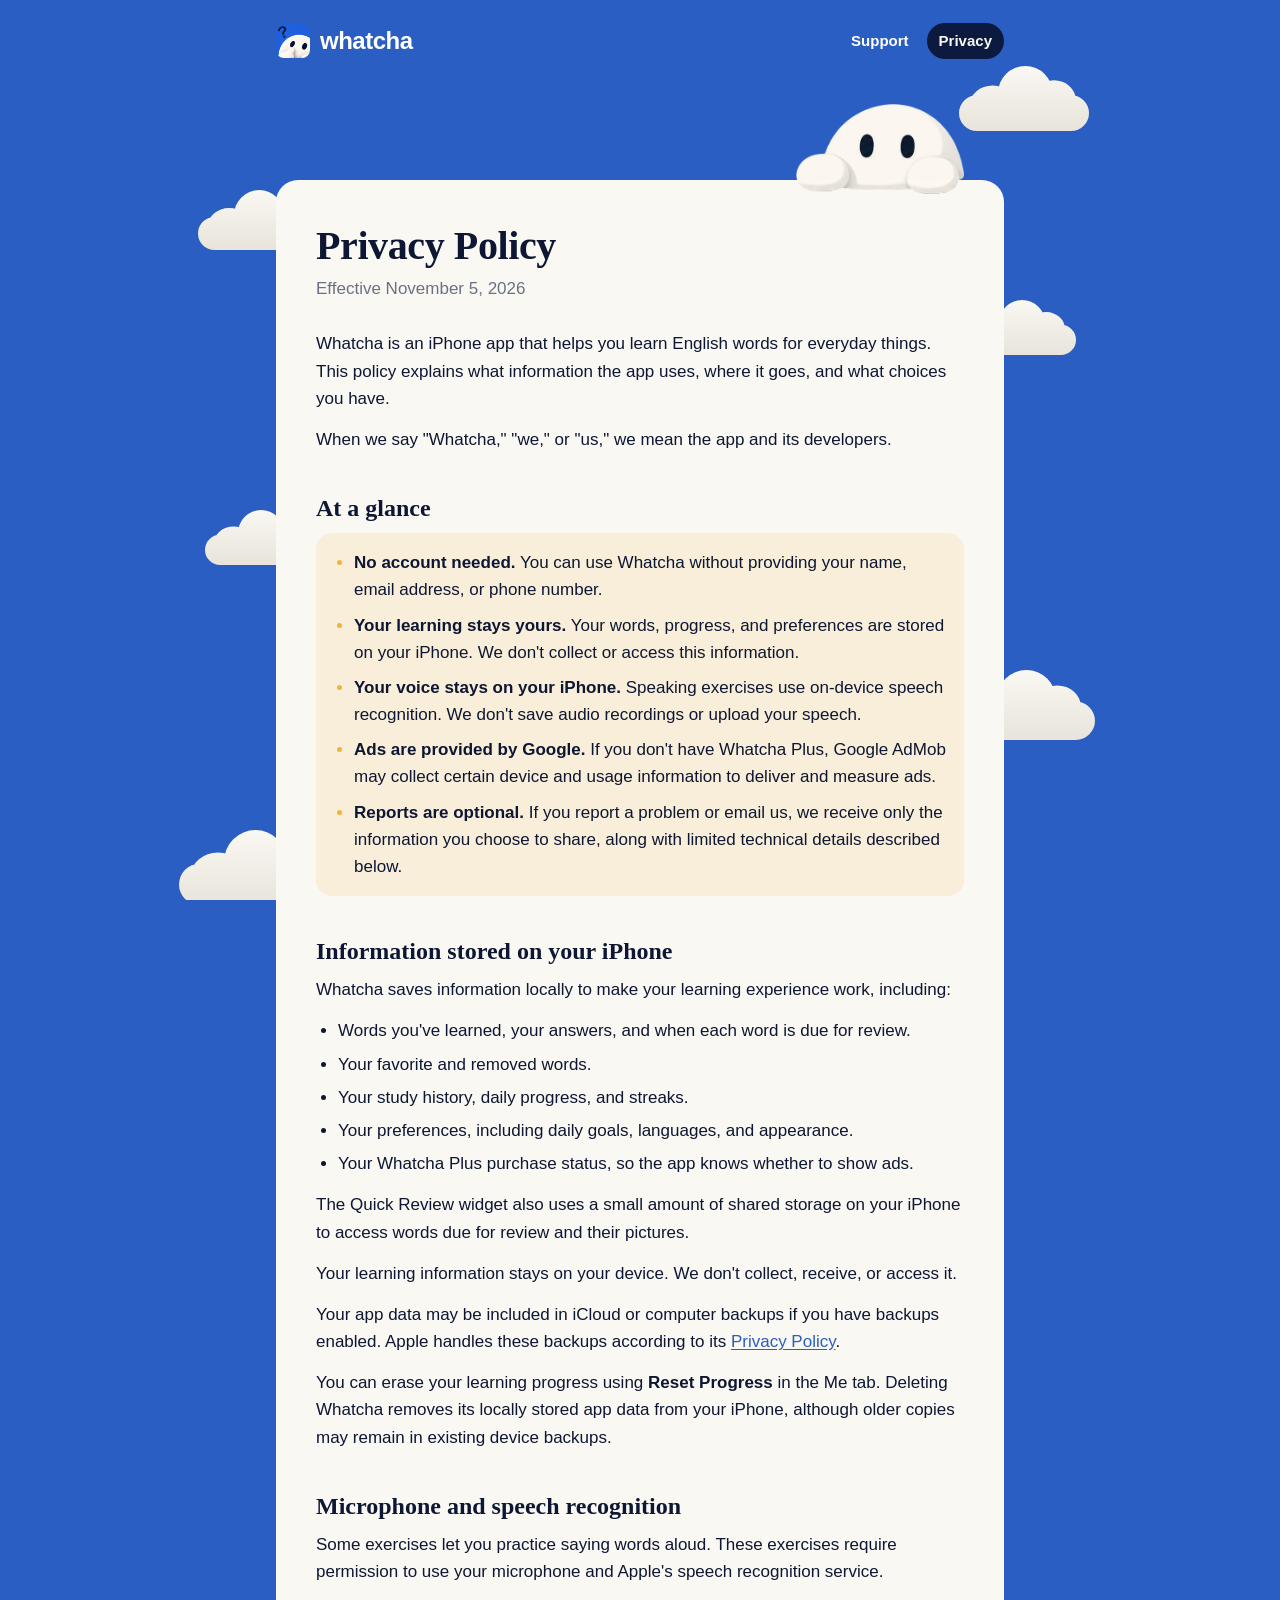
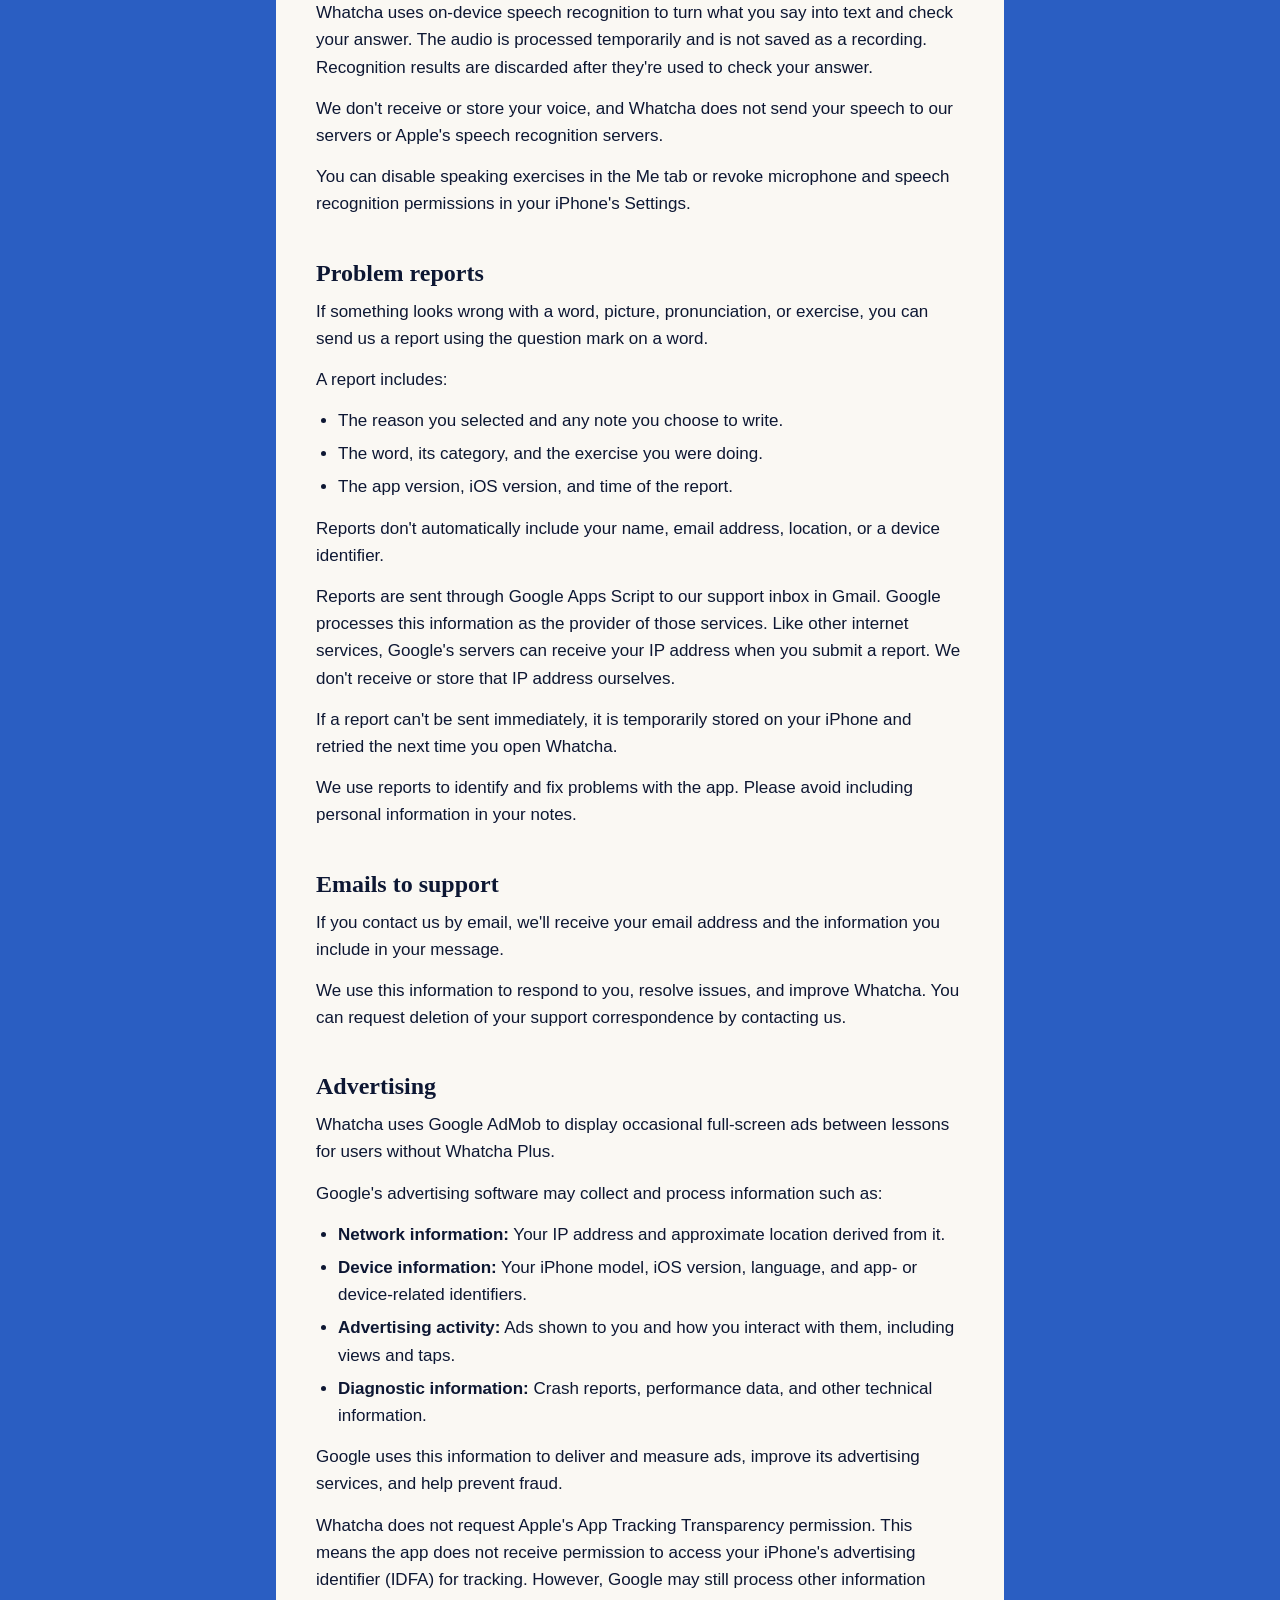
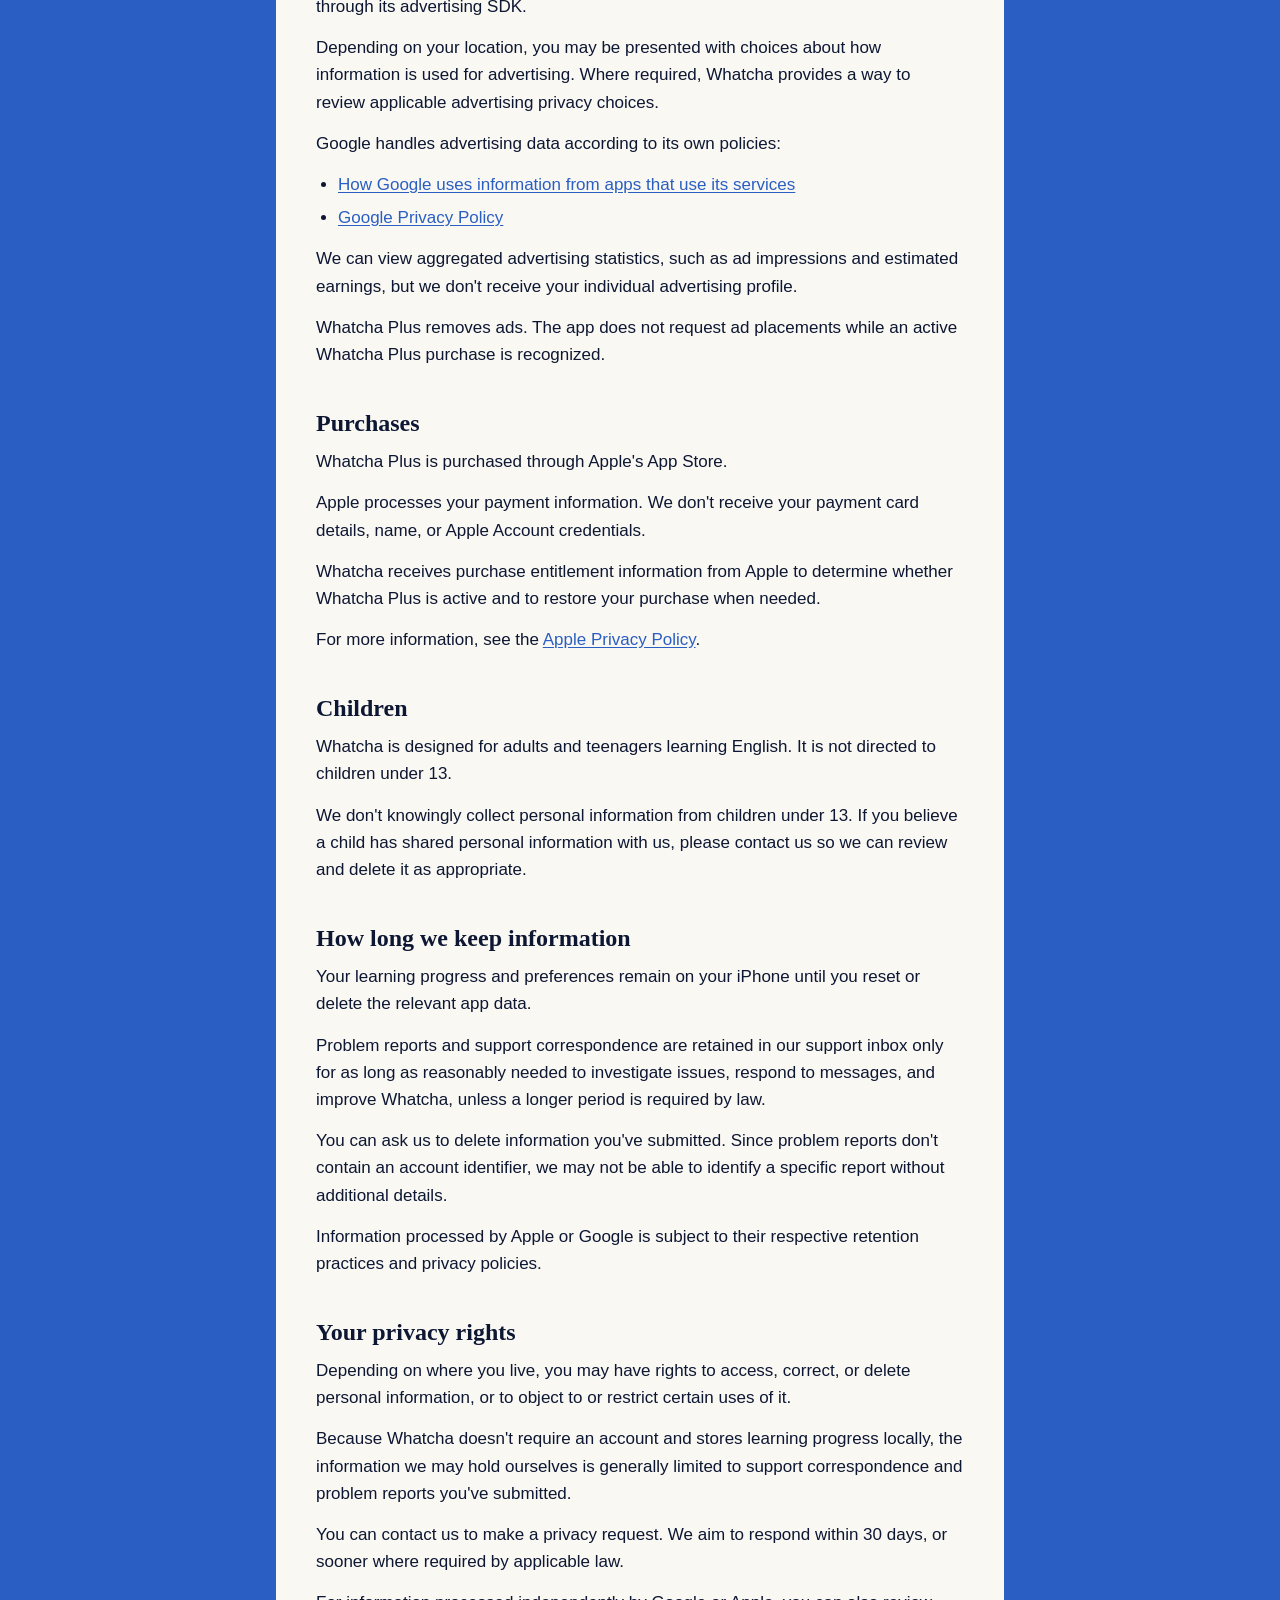
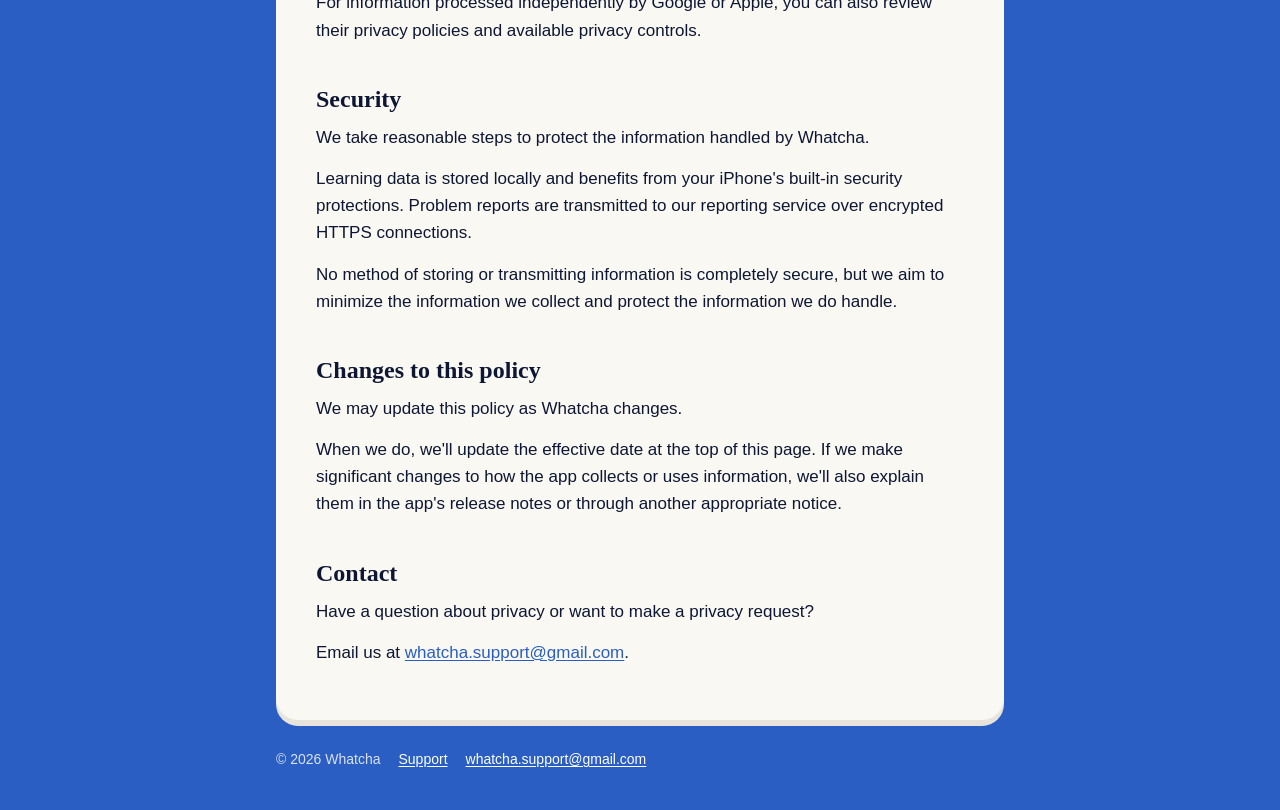
==== privacy/index.html @ bbc99442 "Support and privacy pages for Whatcha Co-Authored-By: Claude Opus 5.5 <noreply@anthropic.com>" ====
<!doctype html>
<html lang="en">
<head>
  <meta charset="utf-8">
  <meta name="viewport" content="width=device-width, initial-scale=1, viewport-fit=cover">
  <title>Whatcha Privacy Policy</title>
  <meta name="description" content="What information Whatcha uses, where it goes, and what choices you have.">
  <meta name="theme-color" content="#2A5EC2" media="(prefers-color-scheme: light)">
  <meta name="theme-color" content="#214A9C" media="(prefers-color-scheme: dark)">
  <link rel="icon" type="image/png" href="../img/icon.png">
  <link rel="apple-touch-icon" href="../img/apple-touch-icon.png">
  <script src="../sky.js" defer></script>
  <link rel="stylesheet" href="../style.css">
</head>
<body>

  <header class="top">
    <a class="brand" href="../"><img src="../img/icon.png" alt="">whatcha</a>
    <nav class="nav" aria-label="Pages">
      <a href="../support/">Support</a>
      <a href="./" aria-current="page">Privacy</a>
    </nav>
  </header>

  <main>
    <article class="card">
      <img class="peek" src="../img/mascot-peek.png" alt="" width="388" height="206">
      <h1>Privacy Policy</h1>
      <p class="lede">Effective November 5, 2026</p>

      <p>Whatcha is an iPhone app that helps you learn English words for everyday things. This policy explains what information the app uses, where it goes, and what choices you have.</p>
      <p>When we say "Whatcha," "we," or "us," we mean the app and its developers.</p>

      <h2>At a glance</h2>
      <ul class="glance">
        <li><strong>No account needed.</strong> You can use Whatcha without providing your name, email address, or phone number.</li>
        <li><strong>Your learning stays yours.</strong> Your words, progress, and preferences are stored on your iPhone. We don't collect or access this information.</li>
        <li><strong>Your voice stays on your iPhone.</strong> Speaking exercises use on-device speech recognition. We don't save audio recordings or upload your speech.</li>
        <li><strong>Ads are provided by Google.</strong> If you don't have Whatcha Plus, Google AdMob may collect certain device and usage information to deliver and measure ads.</li>
        <li><strong>Reports are optional.</strong> If you report a problem or email us, we receive only the information you choose to share, along with limited technical details described below.</li>
      </ul>

      <h2>Information stored on your iPhone</h2>
      <p>Whatcha saves information locally to make your learning experience work, including:</p>
      <ul>
        <li>Words you've learned, your answers, and when each word is due for review.</li>
        <li>Your favorite and removed words.</li>
        <li>Your study history, daily progress, and streaks.</li>
        <li>Your preferences, including daily goals, languages, and appearance.</li>
        <li>Your Whatcha Plus purchase status, so the app knows whether to show ads.</li>
      </ul>
      <p>The Quick Review widget also uses a small amount of shared storage on your iPhone to access words due for review and their pictures.</p>
      <p>Your learning information stays on your device. We don't collect, receive, or access it.</p>
      <p>Your app data may be included in iCloud or computer backups if you have backups enabled. Apple handles these backups according to its <a href="https://www.apple.com/legal/privacy/">Privacy Policy</a>.</p>
      <p>You can erase your learning progress using <strong>Reset Progress</strong> in the Me tab. Deleting Whatcha removes its locally stored app data from your iPhone, although older copies may remain in existing device backups.</p>

      <h2>Microphone and speech recognition</h2>
      <p>Some exercises let you practice saying words aloud. These exercises require permission to use your microphone and Apple's speech recognition service.</p>
      <p>Whatcha uses on-device speech recognition to turn what you say into text and check your answer. The audio is processed temporarily and is not saved as a recording. Recognition results are discarded after they're used to check your answer.</p>
      <p>We don't receive or store your voice, and Whatcha does not send your speech to our servers or Apple's speech recognition servers.</p>
      <p>You can disable speaking exercises in the Me tab or revoke microphone and speech recognition permissions in your iPhone's Settings.</p>

      <h2>Problem reports</h2>
      <p>If something looks wrong with a word, picture, pronunciation, or exercise, you can send us a report using the question mark on a word.</p>
      <p>A report includes:</p>
      <ul>
        <li>The reason you selected and any note you choose to write.</li>
        <li>The word, its category, and the exercise you were doing.</li>
        <li>The app version, iOS version, and time of the report.</li>
      </ul>
      <p>Reports don't automatically include your name, email address, location, or a device identifier.</p>
      <p>Reports are sent through Google Apps Script to our support inbox in Gmail. Google processes this information as the provider of those services. Like other internet services, Google's servers can receive your IP address when you submit a report. We don't receive or store that IP address ourselves.</p>
      <p>If a report can't be sent immediately, it is temporarily stored on your iPhone and retried the next time you open Whatcha.</p>
      <p>We use reports to identify and fix problems with the app. Please avoid including personal information in your notes.</p>

      <h2>Emails to support</h2>
      <p>If you contact us by email, we'll receive your email address and the information you include in your message.</p>
      <p>We use this information to respond to you, resolve issues, and improve Whatcha. You can request deletion of your support correspondence by contacting us.</p>

      <h2>Advertising</h2>
      <p>Whatcha uses Google AdMob to display occasional full-screen ads between lessons for users without Whatcha Plus.</p>
      <p>Google's advertising software may collect and process information such as:</p>
      <ul>
        <li><strong>Network information:</strong> Your IP address and approximate location derived from it.</li>
        <li><strong>Device information:</strong> Your iPhone model, iOS version, language, and app- or device-related identifiers.</li>
        <li><strong>Advertising activity:</strong> Ads shown to you and how you interact with them, including views and taps.</li>
        <li><strong>Diagnostic information:</strong> Crash reports, performance data, and other technical information.</li>
      </ul>
      <p>Google uses this information to deliver and measure ads, improve its advertising services, and help prevent fraud.</p>
      <p>Whatcha does not request Apple's App Tracking Transparency permission. This means the app does not receive permission to access your iPhone's advertising identifier (IDFA) for tracking. However, Google may still process other information through its advertising SDK.</p>
      <p>Depending on your location, you may be presented with choices about how information is used for advertising. Where required, Whatcha provides a way to review applicable advertising privacy choices.</p>
      <p>Google handles advertising data according to its own policies:</p>
      <ul>
        <li><a href="https://policies.google.com/technologies/partner-sites">How Google uses information from apps that use its services</a></li>
        <li><a href="https://policies.google.com/privacy">Google Privacy Policy</a></li>
      </ul>
      <p>We can view aggregated advertising statistics, such as ad impressions and estimated earnings, but we don't receive your individual advertising profile.</p>
      <p>Whatcha Plus removes ads. The app does not request ad placements while an active Whatcha Plus purchase is recognized.</p>

      <h2>Purchases</h2>
      <p>Whatcha Plus is purchased through Apple's App Store.</p>
      <p>Apple processes your payment information. We don't receive your payment card details, name, or Apple Account credentials.</p>
      <p>Whatcha receives purchase entitlement information from Apple to determine whether Whatcha Plus is active and to restore your purchase when needed.</p>
      <p>For more information, see the <a href="https://www.apple.com/legal/privacy/">Apple Privacy Policy</a>.</p>

      <h2>Children</h2>
      <p>Whatcha is designed for adults and teenagers learning English. It is not directed to children under 13.</p>
      <p>We don't knowingly collect personal information from children under 13. If you believe a child has shared personal information with us, please contact us so we can review and delete it as appropriate.</p>

      <h2>How long we keep information</h2>
      <p>Your learning progress and preferences remain on your iPhone until you reset or delete the relevant app data.</p>
      <p>Problem reports and support correspondence are retained in our support inbox only for as long as reasonably needed to investigate issues, respond to messages, and improve Whatcha, unless a longer period is required by law.</p>
      <p>You can ask us to delete information you've submitted. Since problem reports don't contain an account identifier, we may not be able to identify a specific report without additional details.</p>
      <p>Information processed by Apple or Google is subject to their respective retention practices and privacy policies.</p>

      <h2>Your privacy rights</h2>
      <p>Depending on where you live, you may have rights to access, correct, or delete personal information, or to object to or restrict certain uses of it.</p>
      <p>Because Whatcha doesn't require an account and stores learning progress locally, the information we may hold ourselves is generally limited to support correspondence and problem reports you've submitted.</p>
      <p>You can contact us to make a privacy request. We aim to respond within 30 days, or sooner where required by applicable law.</p>
      <p>For information processed independently by Google or Apple, you can also review their privacy policies and available privacy controls.</p>

      <h2>Security</h2>
      <p>We take reasonable steps to protect the information handled by Whatcha.</p>
      <p>Learning data is stored locally and benefits from your iPhone's built-in security protections. Problem reports are transmitted to our reporting service over encrypted HTTPS connections.</p>
      <p>No method of storing or transmitting information is completely secure, but we aim to minimize the information we collect and protect the information we do handle.</p>

      <h2>Changes to this policy</h2>
      <p>We may update this policy as Whatcha changes.</p>
      <p>When we do, we'll update the effective date at the top of this page. If we make significant changes to how the app collects or uses information, we'll also explain them in the app's release notes or through another appropriate notice.</p>

      <h2>Contact</h2>
      <p>Have a question about privacy or want to make a privacy request?</p>
      <p>Email us at <a href="mailto:whatcha.support@gmail.com?subject=Whatcha%20Privacy">whatcha.support@gmail.com</a>.</p>
    </article>
  </main>

  <footer>
    <span>© 2026 Whatcha</span>
    <a href="../support/">Support</a>
    <a href="mailto:whatcha.support@gmail.com">whatcha.support@gmail.com</a>
  </footer>
</body>
</html>
---- style.css ----
/* Whatcha's web pages: the app's sky, cream cards and navy ink. Colors match Theme.swift. */

:root {
  --sky: #2A5EC2;
  --cream: #FAF8F3;
  --cream-shade: #E8E4DB;
  --cloud: #FAF8F3;
  --cloud-shade: #E8E4DB;
  --ink: #0D1733;
  --muted: #6B7182;
  --blue: #2A5EC2;
  --sun: #F2B33D;
  --on-sky: #FFFFFF;
  --rule: rgba(13, 23, 51, 0.12);
  --serif: ui-serif, "New York", "Iowan Old Style", Georgia, "Times New Roman", serif;
  --sans: -apple-system, BlinkMacSystemFont, "SF Pro Display", "Helvetica Neue", Helvetica, Arial, sans-serif;
  color-scheme: light dark;
}

@media (prefers-color-scheme: dark) {
  :root {
    --sky: #214A9C;
    --cream: #1E2436;
    --cream-shade: #2C3349;
    --cloud: #3060B8;
    --cloud-shade: #2955AA;
    --ink: #ECEEF3;
    --muted: #9AA0AE;
    --blue: #5E8EEB;
    --rule: rgba(236, 238, 243, 0.14);
  }
}

* { box-sizing: border-box; }

html { -webkit-text-size-adjust: 100%; }

body {
  margin: 0;
  min-height: 100vh;
  background: var(--sky);
  color: var(--ink);
  font: 17px/1.6 var(--sans);
  overflow-x: hidden;
  position: relative;
}

a { color: var(--blue); text-underline-offset: 2px; }

/* Header: the wordmark in heavy lowercase, and the two pages. */
.top {
  max-width: 760px;
  margin: 0 auto;
  padding: 22px 16px 0;
  display: flex;
  align-items: center;
  justify-content: space-between;
  gap: 16px;
  position: relative;
  z-index: 2;
}

.brand {
  display: flex;
  align-items: center;
  gap: 10px;
  color: var(--on-sky);
  text-decoration: none;
  font-weight: 800;
  font-size: 24px;
  letter-spacing: -0.02em;
}

.brand img { width: 34px; height: 34px; border-radius: 8px; }

.nav { display: flex; gap: 6px; }

.nav a {
  color: var(--on-sky);
  text-decoration: none;
  font-weight: 600;
  font-size: 15px;
  padding: 6px 12px;
  border-radius: 999px;
}

.nav a:hover { background: rgba(255, 255, 255, 0.14); }
.nav a[aria-current="page"] { background: #0B1A3E; color: #FAF8F3; }

/* Cartoon clouds behind the card, as on Learn (CloudLayer), drawn by sky.js on one fixed
   layer. They all move at --speed of the scroll (0.4; Learn's move at 0.7), so they drift by
   slower than the card. */
.sky {
  position: fixed;
  inset: 0;
  z-index: 0;
  overflow: hidden;
  pointer-events: none;
}

.cloud {
  position: absolute;
  display: block;
  height: auto;
  transform: translate3d(0, calc(var(--scroll, 0px) * -1 * var(--speed, 0.4)), 0);
  will-change: transform;
}
.cloud path { fill: url(#cloud-fill); }
.cloud-top { stop-color: var(--cloud); }
.cloud-bottom { stop-color: var(--cloud-shade); }

/* Still clouds scroll with the page, as everything else does. */
@media (prefers-reduced-motion: reduce) {
  .cloud { --speed: 1 !important; }
}

/* The cream card, with the mascot peeking over its top edge. */
main {
  max-width: 760px;
  margin: 0 auto;
  padding: 120px 16px 0;
  position: relative;
  z-index: 1;
}

.card {
  position: relative;
  background: var(--cream);
  border-radius: 22px;
  padding: 44px 40px 40px;
  box-shadow: 0 6px 0 var(--cream-shade);
}

.peek {
  position: absolute;
  width: 168px;
  height: auto;
  top: -76px;
  right: 40px;
  pointer-events: none;
}

h1 {
  font: 700 40px/1.12 var(--serif);
  margin: 0 0 6px;
  letter-spacing: -0.01em;
  max-width: calc(100% - 170px);
}

.lede { color: var(--muted); margin: 0 0 28px; }

h2 {
  font: 700 24px/1.25 var(--serif);
  margin: 40px 0 10px;
}

h3 {
  font-size: 17px;
  font-weight: 700;
  margin: 26px 0 4px;
}

p, ul { margin: 0 0 14px; }
ul { padding-left: 22px; }
li { margin-bottom: 6px; }
strong { font-weight: 700; }

/* The contact block on Support. */
.contact {
  display: flex;
  flex-wrap: wrap;
  align-items: center;
  gap: 14px 20px;
  background: var(--sky);
  color: #FFFFFF;
  border-radius: 16px;
  padding: 20px 22px;
  margin: 8px 0 8px;
}
.contact p { margin: 0; flex: 1 1 260px; }
.contact strong { display: block; font: 700 20px/1.3 var(--serif); }

/* The app's small solid slab button. */
.slab {
  display: inline-block;
  background: #FFFFFF;
  color: #0D1733;
  font-weight: 700;
  text-decoration: none;
  padding: 11px 18px;
  border-radius: 6px;
  box-shadow: 0 4px 0 #0B1A3E;
  white-space: nowrap;
}
.slab:active { transform: translateY(3px); box-shadow: 0 1px 0 #0B1A3E; }

/* Questions on Support open one at a time. */
details {
  border-top: 1px solid var(--rule);
  padding: 2px 0;
}
details:last-of-type { border-bottom: 1px solid var(--rule); }
summary {
  cursor: pointer;
  list-style: none;
  font-weight: 700;
  padding: 14px 32px 14px 0;
  position: relative;
}
summary::-webkit-details-marker { display: none; }
summary::after {
  content: "+";
  position: absolute;
  right: 4px;
  top: 10px;
  font-size: 24px;
  font-weight: 400;
  color: var(--blue);
}
details[open] summary::after { content: "–"; }
details > :not(summary) { margin-top: 0; }
details > :last-child { margin-bottom: 16px; }

/* At a glance, on Privacy. */
.glance {
  background: rgba(242, 179, 61, 0.14);
  border-radius: 16px;
  padding: 16px 18px 8px 38px;
  margin: 0 0 8px;
}
.glance li::marker { color: var(--sun); }
.glance li { margin-bottom: 8px; }

.small { font-size: 15px; color: var(--muted); }

footer {
  max-width: 760px;
  margin: 0 auto;
  padding: 28px 16px 40px;
  color: rgba(255, 255, 255, 0.82);
  font-size: 14px;
  display: flex;
  flex-wrap: wrap;
  gap: 8px 18px;
  position: relative;
  z-index: 1;
}
footer a { color: #FFFFFF; }

/* The home page: icon, name, the two links. */
.home { text-align: center; }
.home h1 { max-width: none; font-size: 44px; }
.home .lede { font-size: 19px; }
.home { padding-top: 64px; }
.home .links { display: flex; flex-wrap: wrap; gap: 14px; justify-content: center; margin-top: 8px; }
.home .slab { background: var(--sky); color: #FFFFFF; }
.home .peek { width: 190px; top: -112px; right: 50%; transform: translateX(50%); }

@media (max-width: 600px) {
  body { font-size: 16px; }
  .top { padding-top: 16px; }
  .brand { font-size: 21px; }
  .brand img { width: 30px; height: 30px; }
  .nav a { padding: 6px 10px; font-size: 14px; }
  main { padding-top: 96px; }
  .card { padding: 34px 20px 28px; }
  .peek { width: 128px; top: -58px; right: 20px; }
  h1 { font-size: 31px; max-width: calc(100% - 120px); }
  .home h1 { font-size: 34px; }
  .home .peek { width: 150px; top: -88px; }
  h2 { font-size: 21px; margin-top: 34px; }
  .contact { padding: 18px; }
}
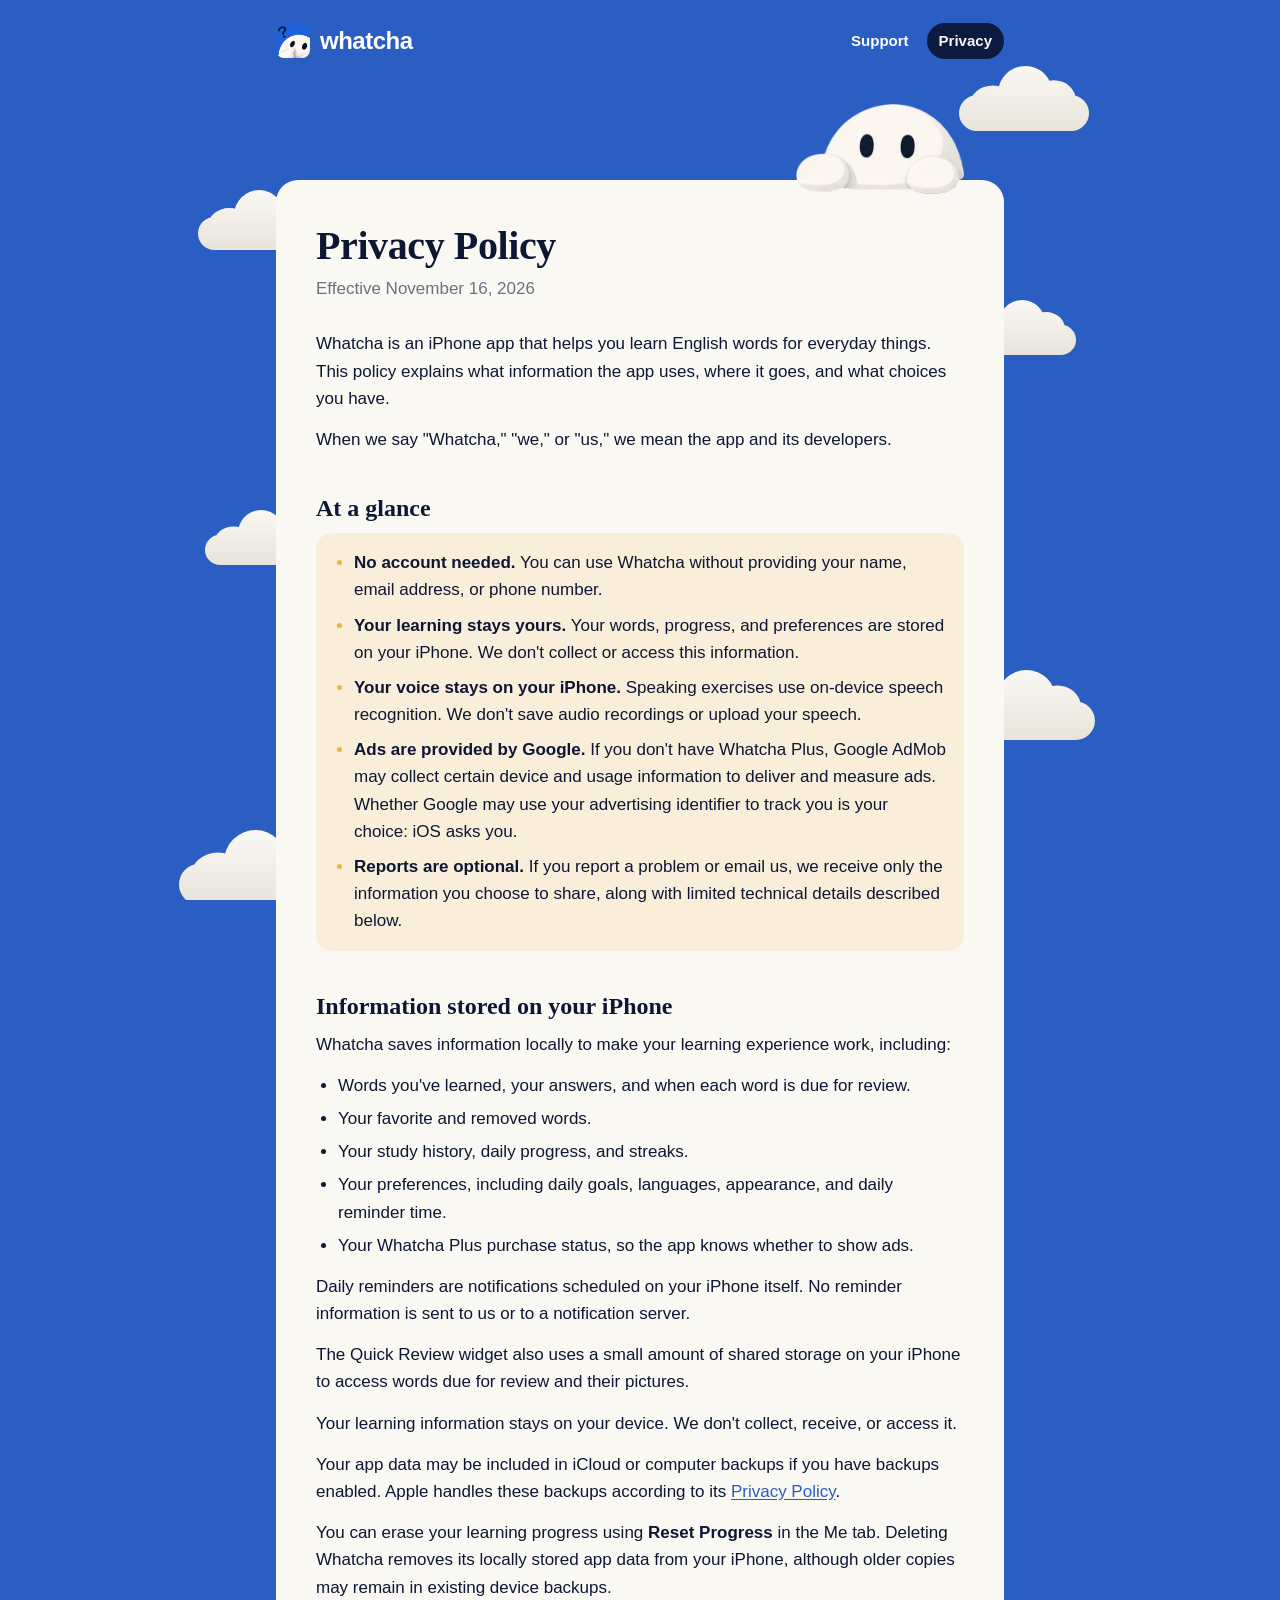
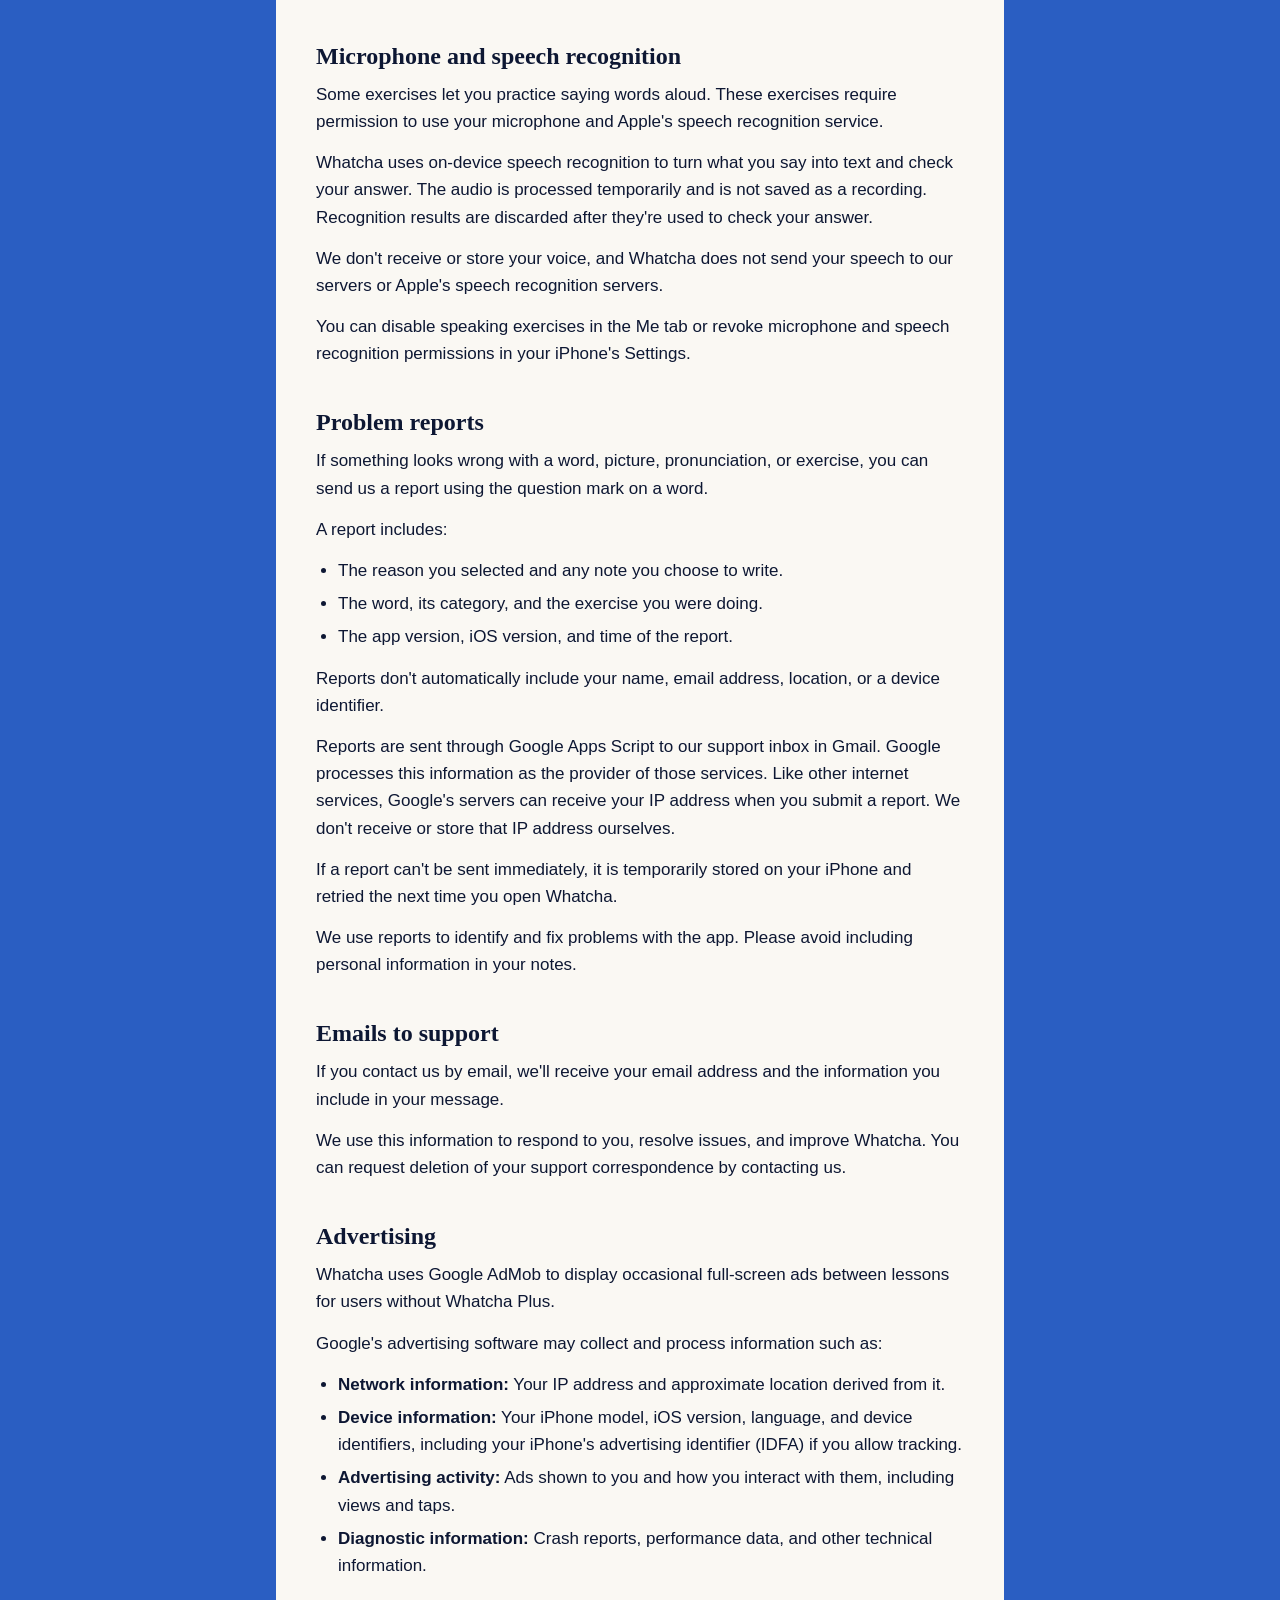
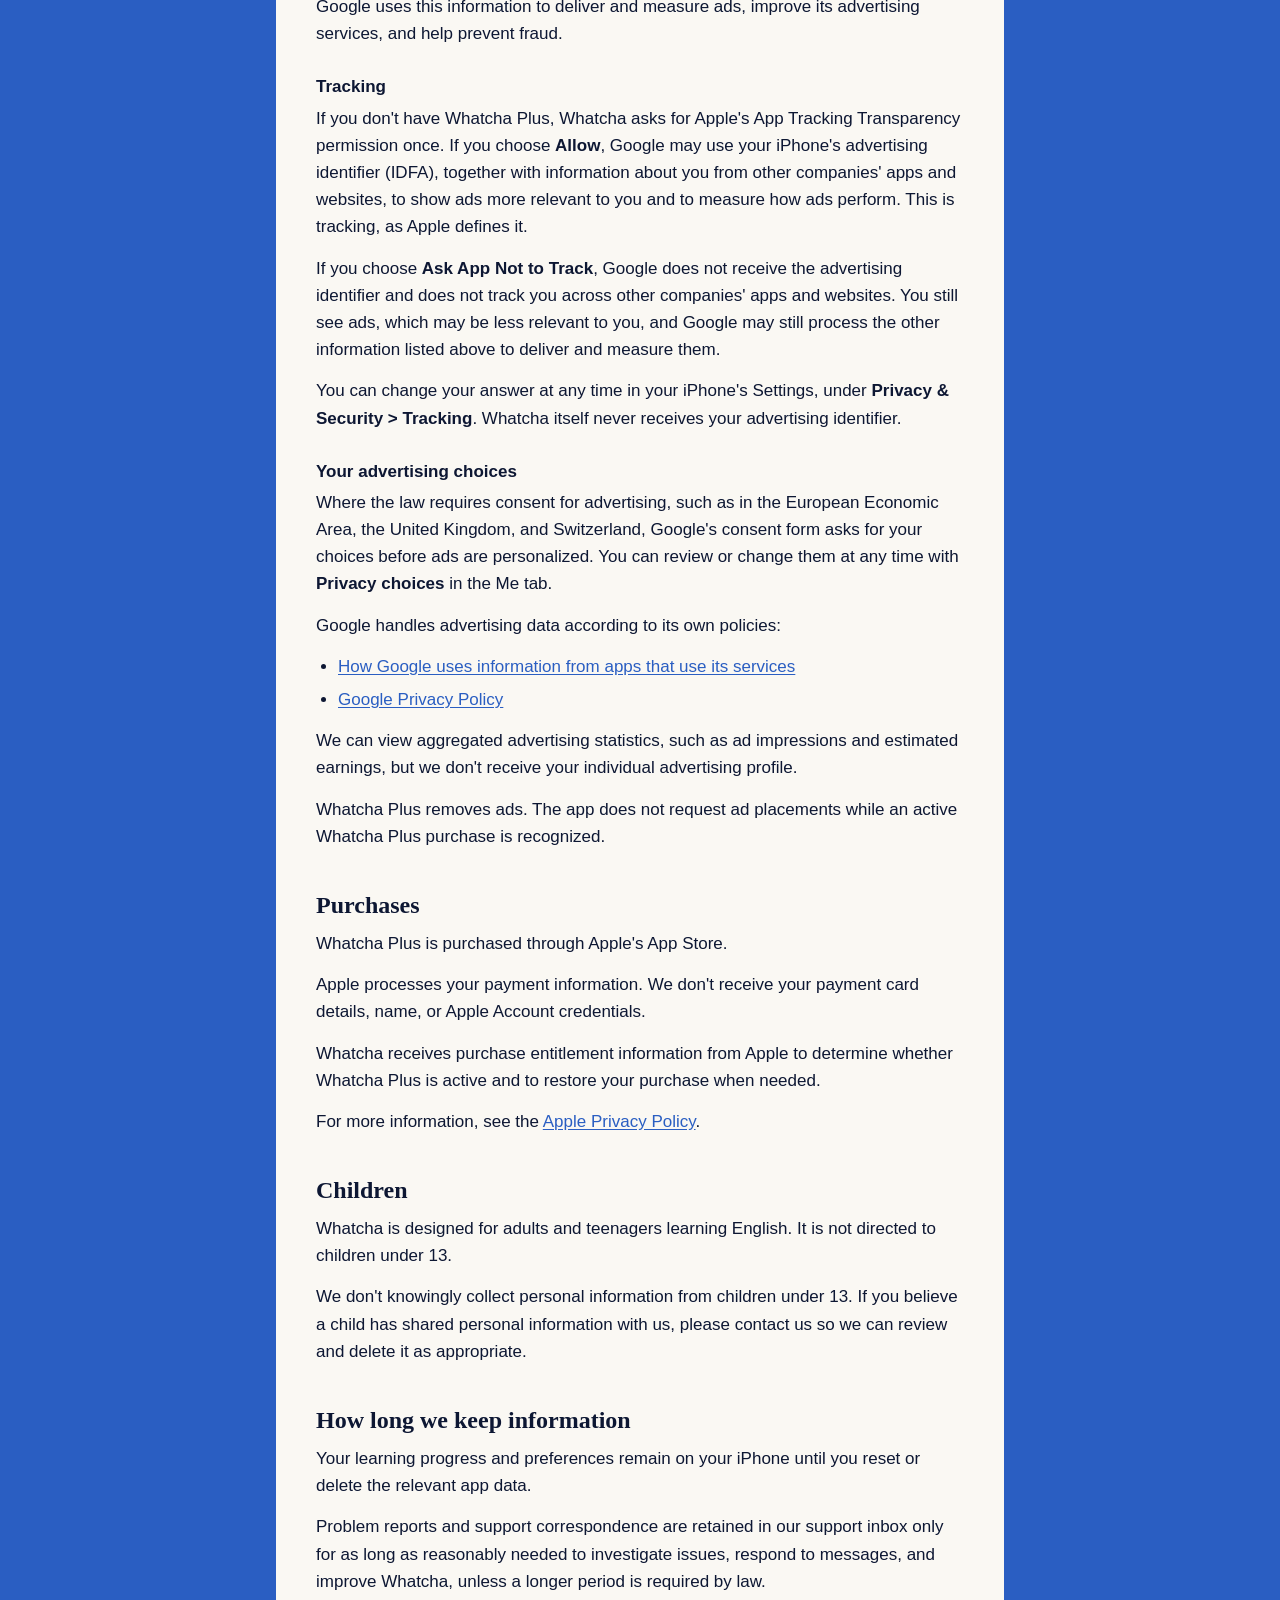
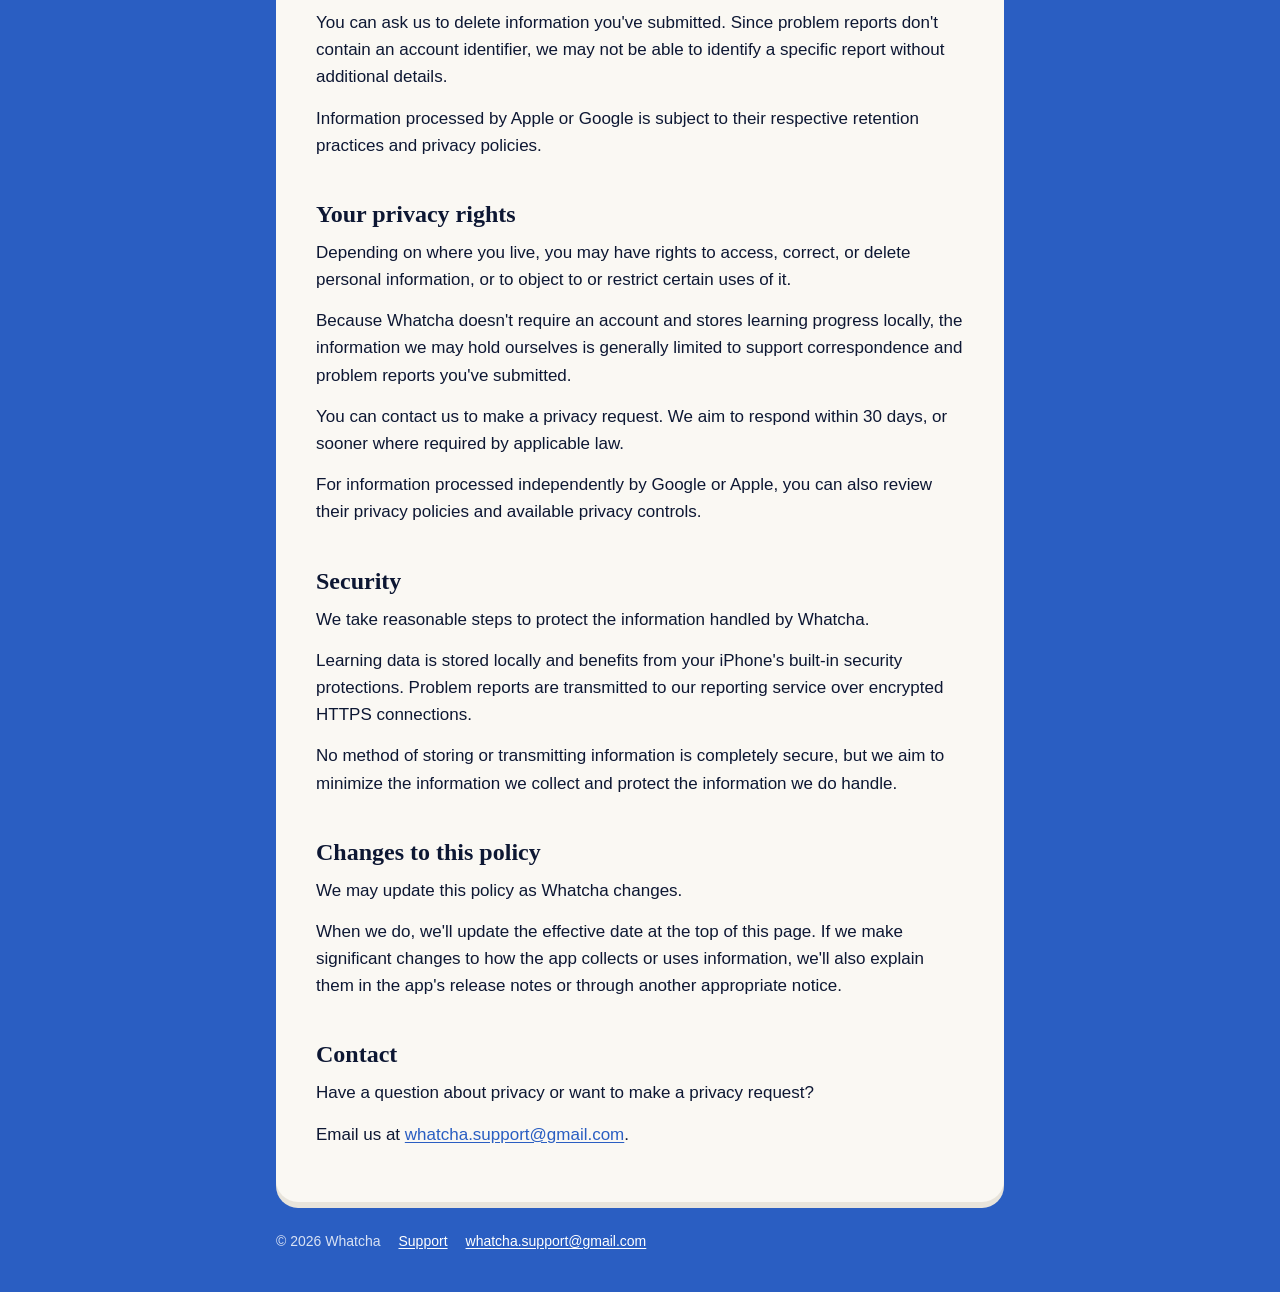
==== commit 20faf4b1: "Privacy policy: the App Tracking Transparency prompt, and reminders Whatcha now asks non-members for" ====
--- a/privacy/index.html
+++ b/privacy/index.html
@@ -26,7 +26,7 @@
     <article class="card">
       <img class="peek" src="../img/mascot-peek.png" alt="" width="388" height="206">
       <h1>Privacy Policy</h1>
-      <p class="lede">Effective November 5, 2026</p>
+      <p class="lede">Effective November 16, 2026</p>
 
       <p>Whatcha is an iPhone app that helps you learn English words for everyday things. This policy explains what information the app uses, where it goes, and what choices you have.</p>
       <p>When we say "Whatcha," "we," or "us," we mean the app and its developers.</p>
@@ -36,7 +36,7 @@
         <li><strong>No account needed.</strong> You can use Whatcha without providing your name, email address, or phone number.</li>
         <li><strong>Your learning stays yours.</strong> Your words, progress, and preferences are stored on your iPhone. We don't collect or access this information.</li>
         <li><strong>Your voice stays on your iPhone.</strong> Speaking exercises use on-device speech recognition. We don't save audio recordings or upload your speech.</li>
-        <li><strong>Ads are provided by Google.</strong> If you don't have Whatcha Plus, Google AdMob may collect certain device and usage information to deliver and measure ads.</li>
+        <li><strong>Ads are provided by Google.</strong> If you don't have Whatcha Plus, Google AdMob may collect certain device and usage information to deliver and measure ads. Whether Google may use your advertising identifier to track you is your choice: iOS asks you.</li>
         <li><strong>Reports are optional.</strong> If you report a problem or email us, we receive only the information you choose to share, along with limited technical details described below.</li>
       </ul>
 
@@ -46,9 +46,10 @@
         <li>Words you've learned, your answers, and when each word is due for review.</li>
         <li>Your favorite and removed words.</li>
         <li>Your study history, daily progress, and streaks.</li>
-        <li>Your preferences, including daily goals, languages, and appearance.</li>
+        <li>Your preferences, including daily goals, languages, appearance, and daily reminder time.</li>
         <li>Your Whatcha Plus purchase status, so the app knows whether to show ads.</li>
       </ul>
+      <p>Daily reminders are notifications scheduled on your iPhone itself. No reminder information is sent to us or to a notification server.</p>
       <p>The Quick Review widget also uses a small amount of shared storage on your iPhone to access words due for review and their pictures.</p>
       <p>Your learning information stays on your device. We don't collect, receive, or access it.</p>
       <p>Your app data may be included in iCloud or computer backups if you have backups enabled. Apple handles these backups according to its <a href="https://www.apple.com/legal/privacy/">Privacy Policy</a>.</p>
@@ -82,13 +83,17 @@
       <p>Google's advertising software may collect and process information such as:</p>
       <ul>
         <li><strong>Network information:</strong> Your IP address and approximate location derived from it.</li>
-        <li><strong>Device information:</strong> Your iPhone model, iOS version, language, and app- or device-related identifiers.</li>
+        <li><strong>Device information:</strong> Your iPhone model, iOS version, language, and device identifiers, including your iPhone's advertising identifier (IDFA) if you allow tracking.</li>
         <li><strong>Advertising activity:</strong> Ads shown to you and how you interact with them, including views and taps.</li>
         <li><strong>Diagnostic information:</strong> Crash reports, performance data, and other technical information.</li>
       </ul>
       <p>Google uses this information to deliver and measure ads, improve its advertising services, and help prevent fraud.</p>
-      <p>Whatcha does not request Apple's App Tracking Transparency permission. This means the app does not receive permission to access your iPhone's advertising identifier (IDFA) for tracking. However, Google may still process other information through its advertising SDK.</p>
-      <p>Depending on your location, you may be presented with choices about how information is used for advertising. Where required, Whatcha provides a way to review applicable advertising privacy choices.</p>
+      <h3>Tracking</h3>
+      <p>If you don't have Whatcha Plus, Whatcha asks for Apple's App Tracking Transparency permission once. If you choose <strong>Allow</strong>, Google may use your iPhone's advertising identifier (IDFA), together with information about you from other companies' apps and websites, to show ads more relevant to you and to measure how ads perform. This is tracking, as Apple defines it.</p>
+      <p>If you choose <strong>Ask App Not to Track</strong>, Google does not receive the advertising identifier and does not track you across other companies' apps and websites. You still see ads, which may be less relevant to you, and Google may still process the other information listed above to deliver and measure them.</p>
+      <p>You can change your answer at any time in your iPhone's Settings, under <strong>Privacy &amp; Security &gt; Tracking</strong>. Whatcha itself never receives your advertising identifier.</p>
+      <h3>Your advertising choices</h3>
+      <p>Where the law requires consent for advertising, such as in the European Economic Area, the United Kingdom, and Switzerland, Google's consent form asks for your choices before ads are personalized. You can review or change them at any time with <strong>Privacy choices</strong> in the Me tab.</p>
       <p>Google handles advertising data according to its own policies:</p>
       <ul>
         <li><a href="https://policies.google.com/technologies/partner-sites">How Google uses information from apps that use its services</a></li>
